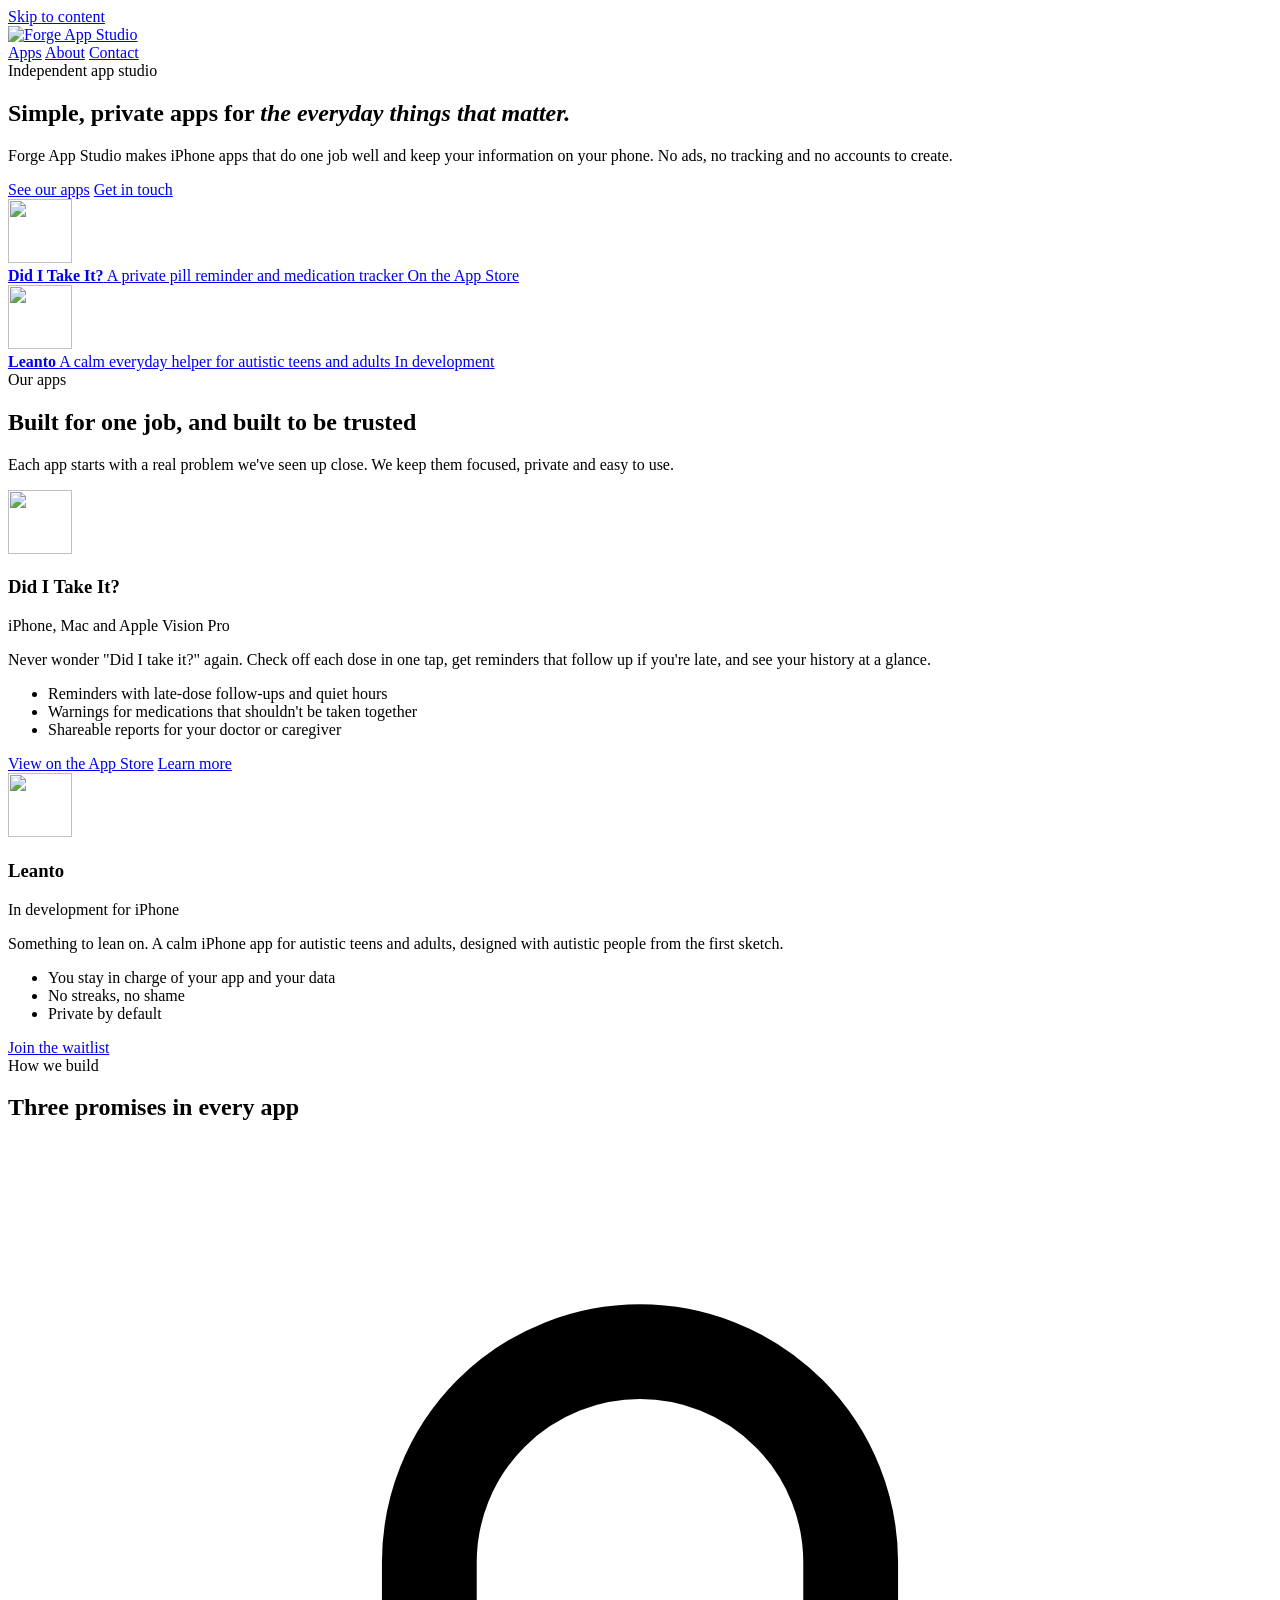
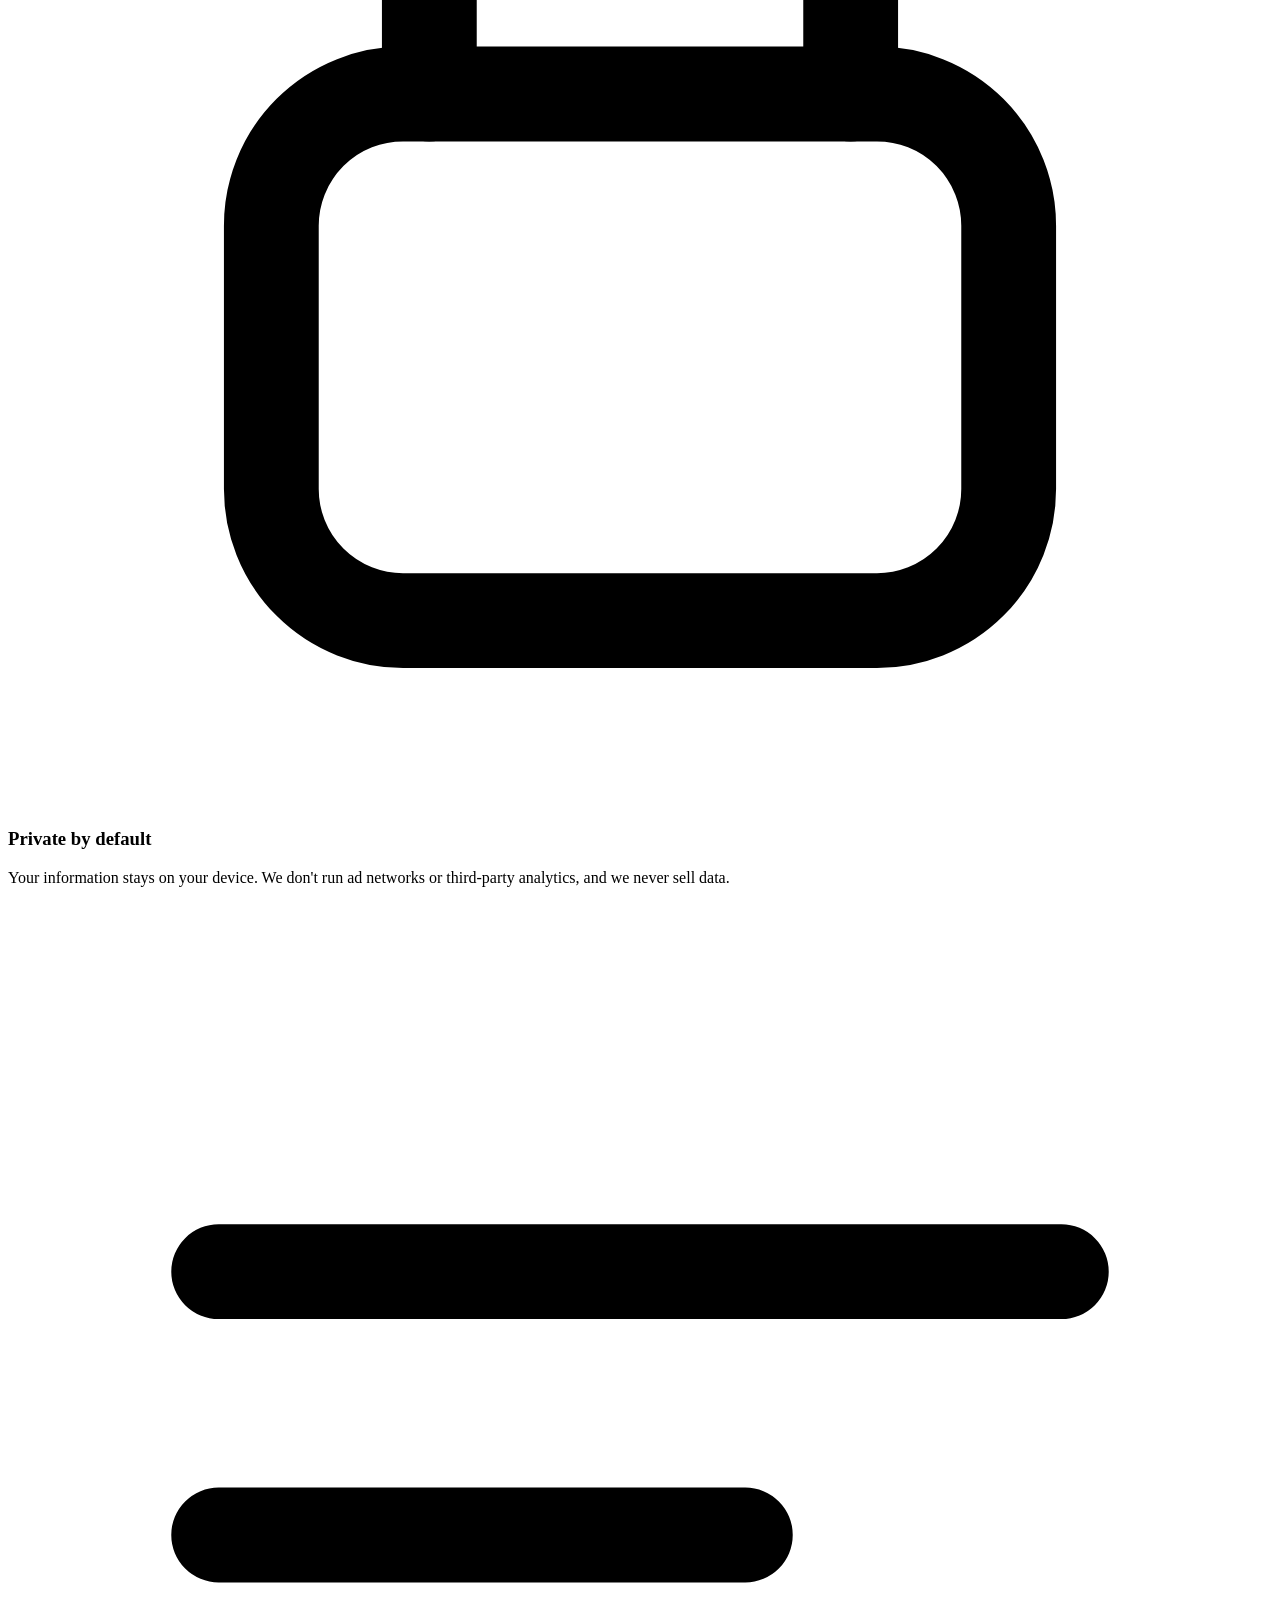
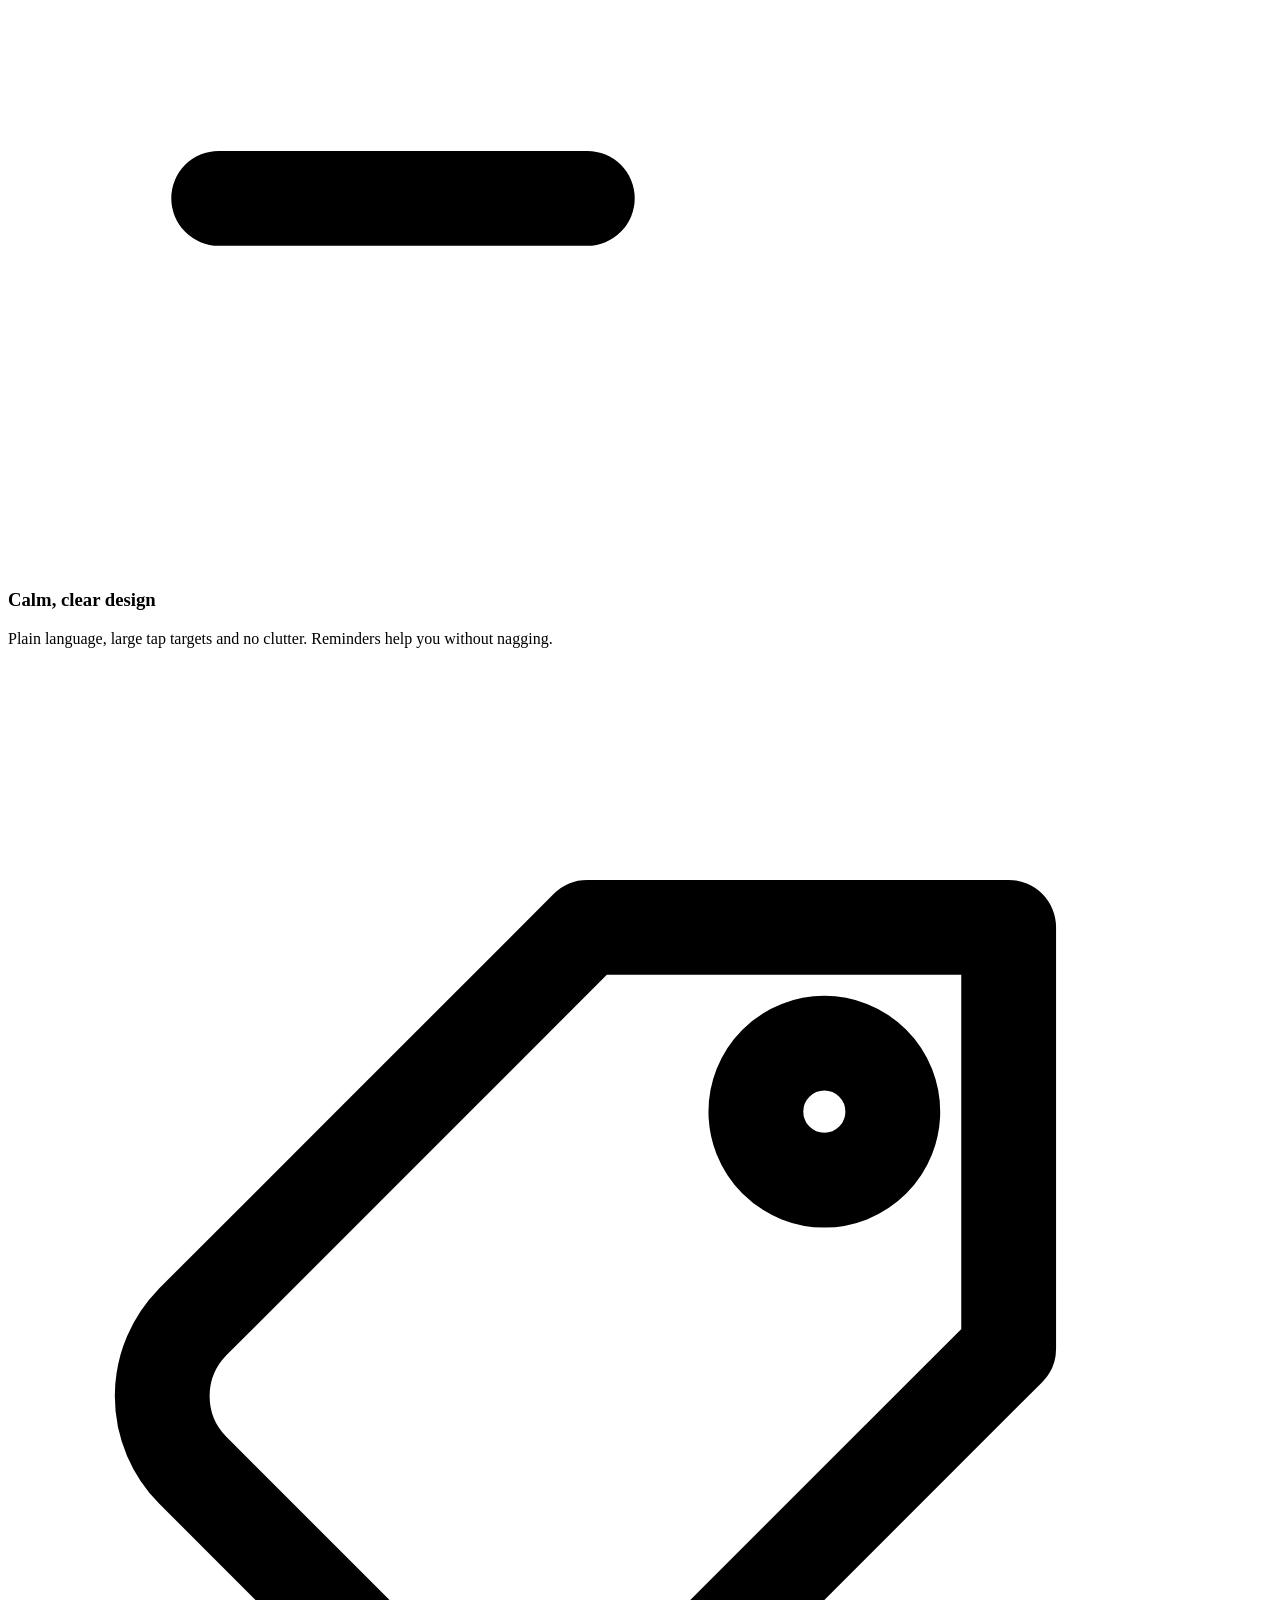
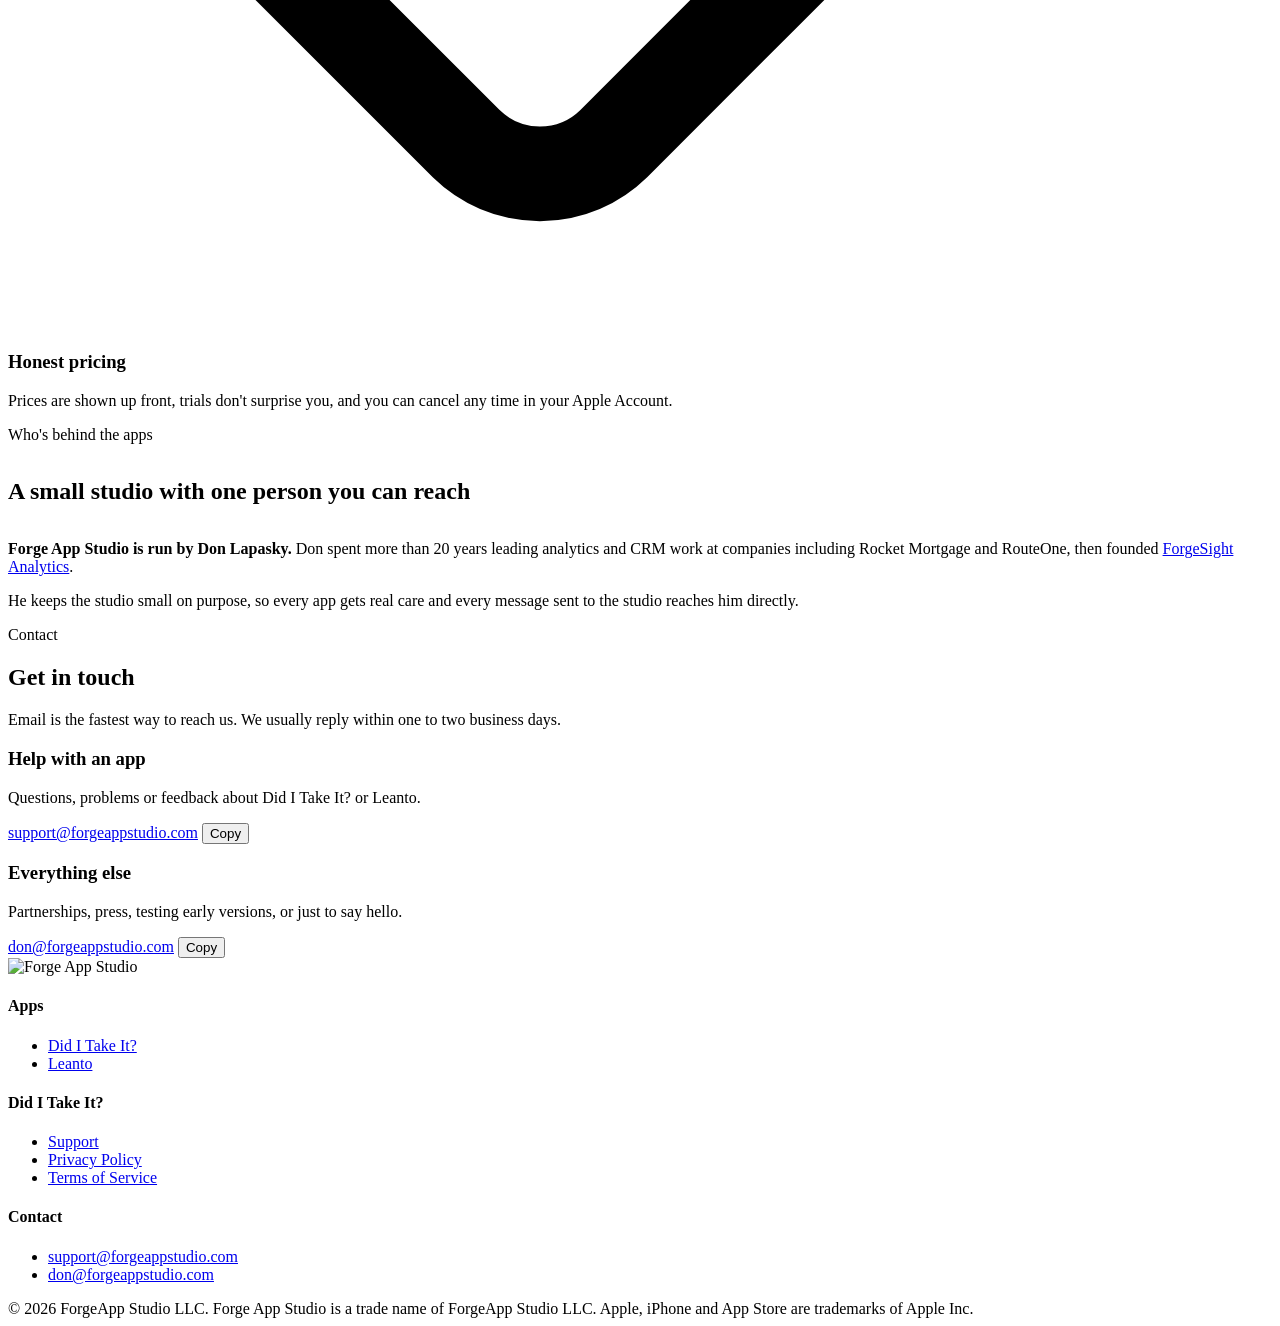
==== index.html @ f5166e5e "Add website pages" ====
<!doctype html>
<html lang="en">
<head>
<meta charset="utf-8">
<meta name="viewport" content="width=device-width, initial-scale=1, viewport-fit=cover">
<title>Forge App Studio</title>
<meta name="description" content="Forge App Studio makes simple, private iPhone apps, including Did I Take It? and Leanto.">
<meta property="og:title" content="Forge App Studio">
<meta property="og:description" content="Simple, private iPhone apps for the everyday things that matter.">
<meta property="og:image" content="https://forgeappstudio.com/assets/og-image.png">
<meta property="og:type" content="website">
<link rel="icon" href="assets/favicon-32.png" sizes="32x32" type="image/png">
<link rel="icon" href="assets/favicon-64.png" sizes="64x64" type="image/png">
<link rel="apple-touch-icon" href="assets/apple-touch-icon.png">
<link rel="preconnect" href="https://fonts.googleapis.com">
<link rel="preconnect" href="https://fonts.gstatic.com" crossorigin>
<link rel="stylesheet" href="https://fonts.googleapis.com/css2?family=Manrope:wght@500;600;700&family=Nunito+Sans:wght@400;600;700&display=swap">
<link rel="stylesheet" href="assets/styles.css">
</head>
<body>
<a class="skip" href="#main">Skip to content</a>

<div class="dark">
  <header class="site-head">
    <div class="wrap">
      <a class="brand" href="index.html" aria-label="Forge App Studio home"><img src="assets/logo-horizontal-on-dark.png" alt="Forge App Studio" width="193" height="64"></a>
      <nav class="nav" aria-label="Main">
        <a class="nav-link" href="#apps">Apps</a>
        <a class="nav-link" href="#about">About</a>
        <a class="btn btn-primary" href="#contact">Contact</a>
      </nav>
    </div>
  </header>

  <section class="hero" aria-labelledby="hero-title">
    <div class="wrap">
      <div class="hero-copy">
        <span class="eyebrow">Independent app studio</span>
        <h1 id="hero-title">Simple, private apps for <em>the everyday things that matter.</em></h1>
        <p class="lede">Forge App Studio makes iPhone apps that do one job well and keep your information on your phone. No ads, no tracking and no accounts to create.</p>
        <div class="cta-row">
          <a class="btn btn-primary" href="#apps">See our apps</a>
          <a class="btn btn-ghost" href="#contact">Get in touch</a>
        </div>
      </div>

      <div class="shelf" aria-label="Our apps">
        <a class="shelf-item" href="did-i-take-it.html">
          <img class="app-glyph" src="assets/did-i-take-it-icon-128.png" srcset="assets/did-i-take-it-icon-256.png 2x" alt="" width="64" height="64">
          <div>
            <strong>Did I Take It?</strong>
            <span class="muted">A private pill reminder and medication tracker</span>
            <span class="status live">On the App Store</span>
          </div>
        </a>
        <a class="shelf-item" href="leanto.html">
          <img class="app-glyph" src="assets/leanto-glyph.svg" alt="" width="64" height="64">
          <div>
            <strong>Leanto</strong>
            <span class="muted">A calm everyday helper for autistic teens and adults</span>
            <span class="status soon">In development</span>
          </div>
        </a>
      </div>
    </div>
  </section>
</div>

<main id="main">
  <section class="section" id="apps" aria-labelledby="apps-title">
    <div class="wrap">
      <div class="section-head">
        <span class="eyebrow">Our apps</span>
        <h2 id="apps-title">Built for one job, and built to be trusted</h2>
        <p>Each app starts with a real problem we've seen up close. We keep them focused, private and easy to use.</p>
      </div>
      <div class="apps">
        <article class="app-card">
          <div class="top">
            <img class="app-glyph" src="assets/did-i-take-it-icon-128.png" srcset="assets/did-i-take-it-icon-256.png 2x" alt="" width="64" height="64">
            <div>
              <h3>Did I Take It?</h3>
              <span class="tag">iPhone, Mac and Apple Vision Pro</span>
            </div>
          </div>
          <p>Never wonder "Did I take it?" again. Check off each dose in one tap, get reminders that follow up if you're late, and see your history at a glance.</p>
          <ul>
            <li>Reminders with late-dose follow-ups and quiet hours</li>
            <li>Warnings for medications that shouldn't be taken together</li>
            <li>Shareable reports for your doctor or caregiver</li>
          </ul>
          <div class="links">
            <a class="btn btn-ink" href="https://apps.apple.com/us/app/did-i-take-it-pill-reminder/id6765749043">View on the App Store</a>
            <a href="did-i-take-it.html">Learn more</a>
          </div>
        </article>

        <article class="app-card">
          <div class="top">
            <img class="app-glyph" src="assets/leanto-glyph.svg" alt="" width="64" height="64">
            <div>
              <h3>Leanto</h3>
              <span class="tag">In development for iPhone</span>
            </div>
          </div>
          <p>Something to lean on. A calm iPhone app for autistic teens and adults, designed with autistic people from the first sketch.</p>
          <ul>
            <li>You stay in charge of your app and your data</li>
            <li>No streaks, no shame</li>
            <li>Private by default</li>
          </ul>
          <div class="links">
            <a class="btn btn-ink" href="leanto.html">Join the waitlist</a>
          </div>
        </article>
      </div>
    </div>
  </section>

  <section class="section mist" aria-labelledby="how-title">
    <div class="wrap">
      <div class="section-head">
        <span class="eyebrow">How we build</span>
        <h2 id="how-title">Three promises in every app</h2>
      </div>
      <div class="principles">
        <div class="principle">
          <span class="icon" aria-hidden="true"><svg viewBox="0 0 24 24" fill="none" stroke="currentColor" stroke-width="1.8" stroke-linecap="round" stroke-linejoin="round"><rect x="5" y="10.5" width="14" height="10" rx="2.5"/><path d="M8 10.5V8a4 4 0 0 1 8 0v2.5"/></svg></span>
          <h3>Private by default</h3>
          <p>Your information stays on your device. We don't run ad networks or third-party analytics, and we never sell data.</p>
        </div>
        <div class="principle">
          <span class="icon" aria-hidden="true"><svg viewBox="0 0 24 24" fill="none" stroke="currentColor" stroke-width="1.8" stroke-linecap="round" stroke-linejoin="round"><path d="M4 7h16M4 12h10M4 17h7"/></svg></span>
          <h3>Calm, clear design</h3>
          <p>Plain language, large tap targets and no clutter. Reminders help you without nagging.</p>
        </div>
        <div class="principle">
          <span class="icon" aria-hidden="true"><svg viewBox="0 0 24 24" fill="none" stroke="currentColor" stroke-width="1.8" stroke-linecap="round" stroke-linejoin="round"><path d="M3.5 12.5 11 5h8v8l-7.5 7.5a2 2 0 0 1-2.8 0l-5.2-5.2a2 2 0 0 1 0-2.8Z"/><circle cx="15.5" cy="8.5" r="1.3"/></svg></span>
          <h3>Honest pricing</h3>
          <p>Prices are shown up front, trials don't surprise you, and you can cancel any time in your Apple Account.</p>
        </div>
      </div>
    </div>
  </section>

  <section class="dark about" id="about" aria-labelledby="about-title">
    <div class="wrap">
      <div style="display:flex;flex-direction:column;gap:14px">
        <span class="eyebrow">Who's behind the apps</span>
        <h2 id="about-title">A small studio with one person you can reach</h2>
      </div>
      <div class="copy">
        <p><strong>Forge App Studio is run by Don Lapasky.</strong> Don spent more than 20 years leading analytics and CRM work at companies including Rocket Mortgage and RouteOne, then founded <a href="https://www.forgesightanalytics.com">ForgeSight Analytics</a>.</p>
        <p>He keeps the studio small on purpose, so every app gets real care and every message sent to the studio reaches him directly.</p>
      </div>
    </div>
  </section>

  <section class="section" id="contact" aria-labelledby="contact-title">
    <div class="wrap">
      <div class="section-head">
        <span class="eyebrow">Contact</span>
        <h2 id="contact-title">Get in touch</h2>
        <p>Email is the fastest way to reach us. We usually reply within one to two business days.</p>
      </div>
      <div class="contact-grid">
        <div class="contact-card">
          <h3>Help with an app</h3>
          <p>Questions, problems or feedback about Did I Take It? or Leanto.</p>
          <div class="email-row">
            <a class="email" id="email-support" href="mailto:support@forgeappstudio.com">support@forgeappstudio.com</a>
            <button class="copy-btn" type="button" data-copy="support@forgeappstudio.com" aria-controls="email-support">Copy</button>
          </div>
        </div>
        <div class="contact-card">
          <h3>Everything else</h3>
          <p>Partnerships, press, testing early versions, or just to say hello.</p>
          <div class="email-row">
            <a class="email" id="email-don" href="mailto:don@forgeappstudio.com">don@forgeappstudio.com</a>
            <button class="copy-btn" type="button" data-copy="don@forgeappstudio.com" aria-controls="email-don">Copy</button>
          </div>
        </div>
      </div>
    </div>
  </section>
</main>

<footer class="dark site-foot">
  <div class="wrap">
    <div><img src="assets/logo-horizontal-on-dark.png" alt="Forge App Studio" width="169" height="56"></div>
    <div>
      <h4>Apps</h4>
      <ul><li><a href="did-i-take-it.html">Did I Take It?</a></li><li><a href="leanto.html">Leanto</a></li></ul>
    </div>
    <div>
      <h4>Did I Take It?</h4>
      <ul><li><a href="did-i-take-it-support.html">Support</a></li><li><a href="did-i-take-it-privacy.html">Privacy Policy</a></li><li><a href="did-i-take-it-terms.html">Terms of Service</a></li></ul>
    </div>
    <div>
      <h4>Contact</h4>
      <ul><li><a href="mailto:support@forgeappstudio.com">support@forgeappstudio.com</a></li><li><a href="mailto:don@forgeappstudio.com">don@forgeappstudio.com</a></li></ul>
    </div>
    <div class="legal">
      <span>&copy; 2026 ForgeApp Studio LLC. Forge App Studio is a trade name of ForgeApp Studio LLC.</span>
      <span>Apple, iPhone and App Store are trademarks of Apple Inc.</span>
    </div>
  </div>
</footer>
<script src="assets/site.js"></script>
</body>
</html>
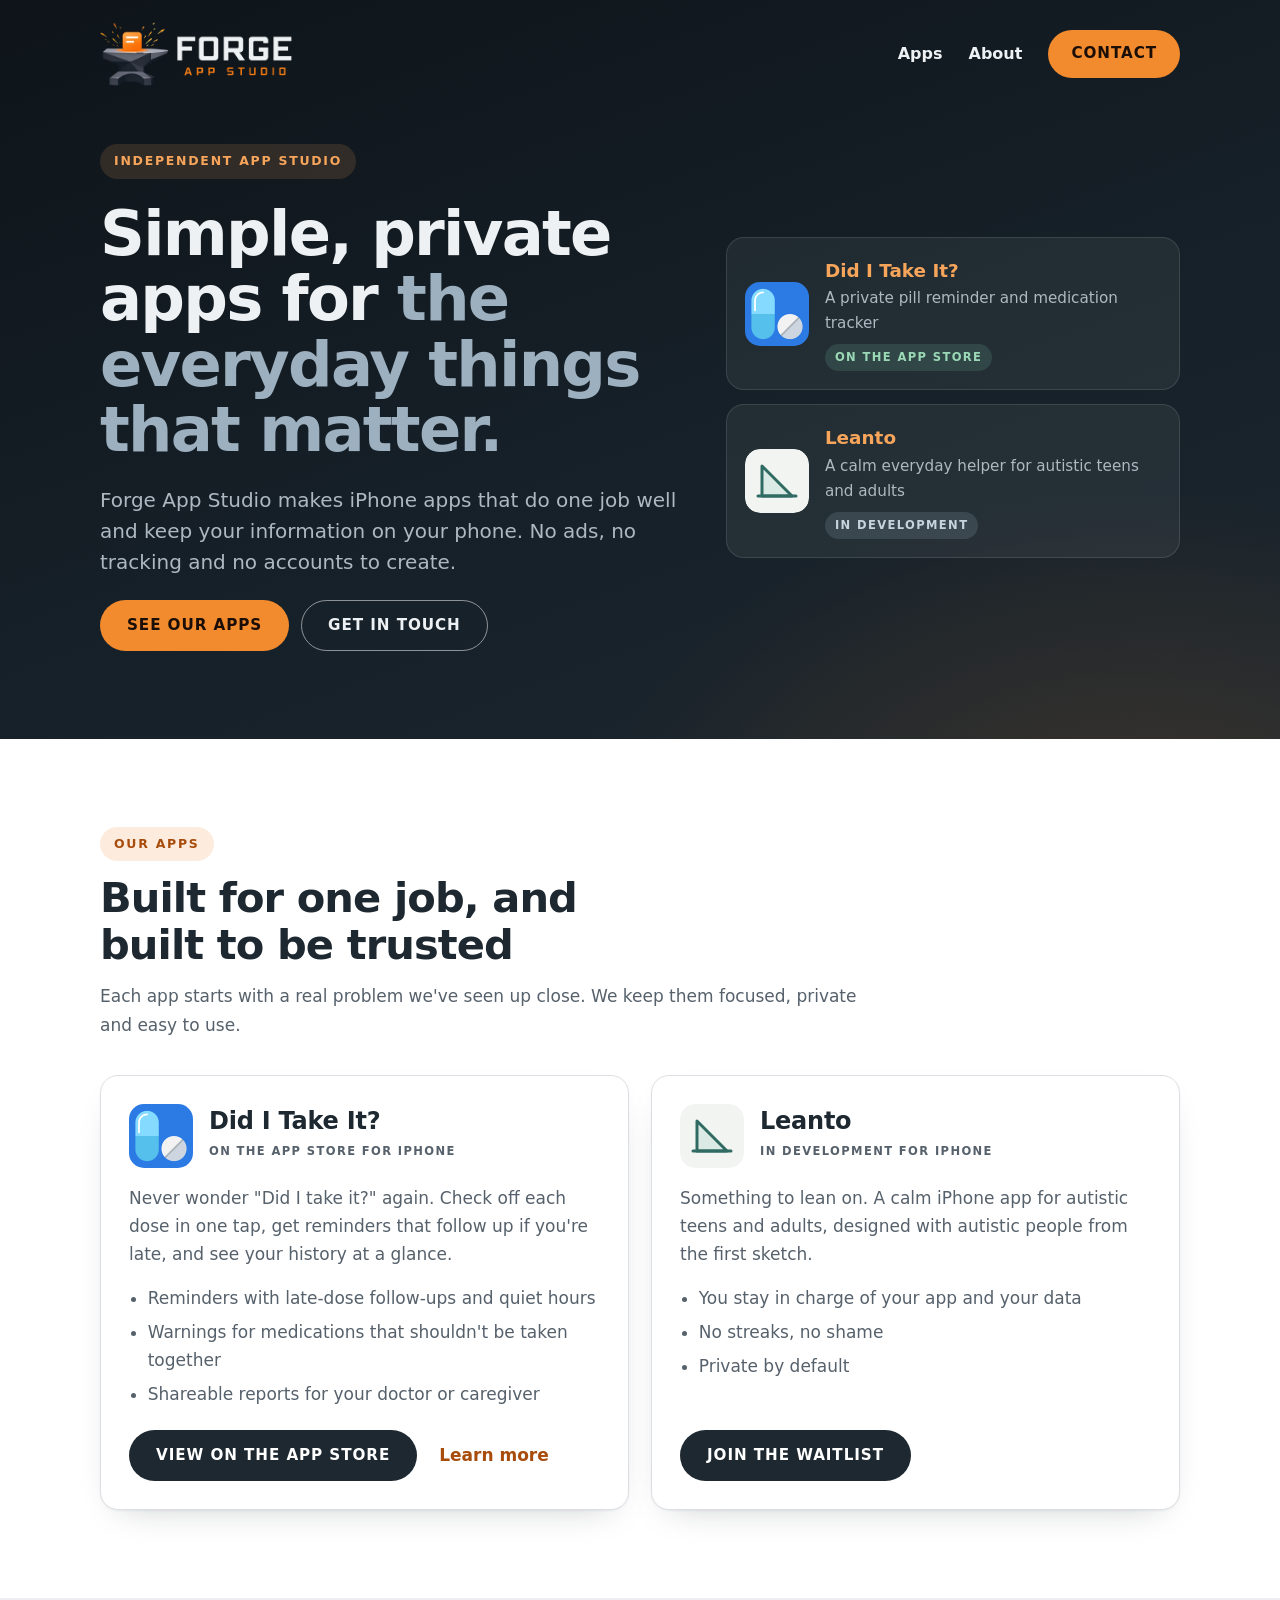
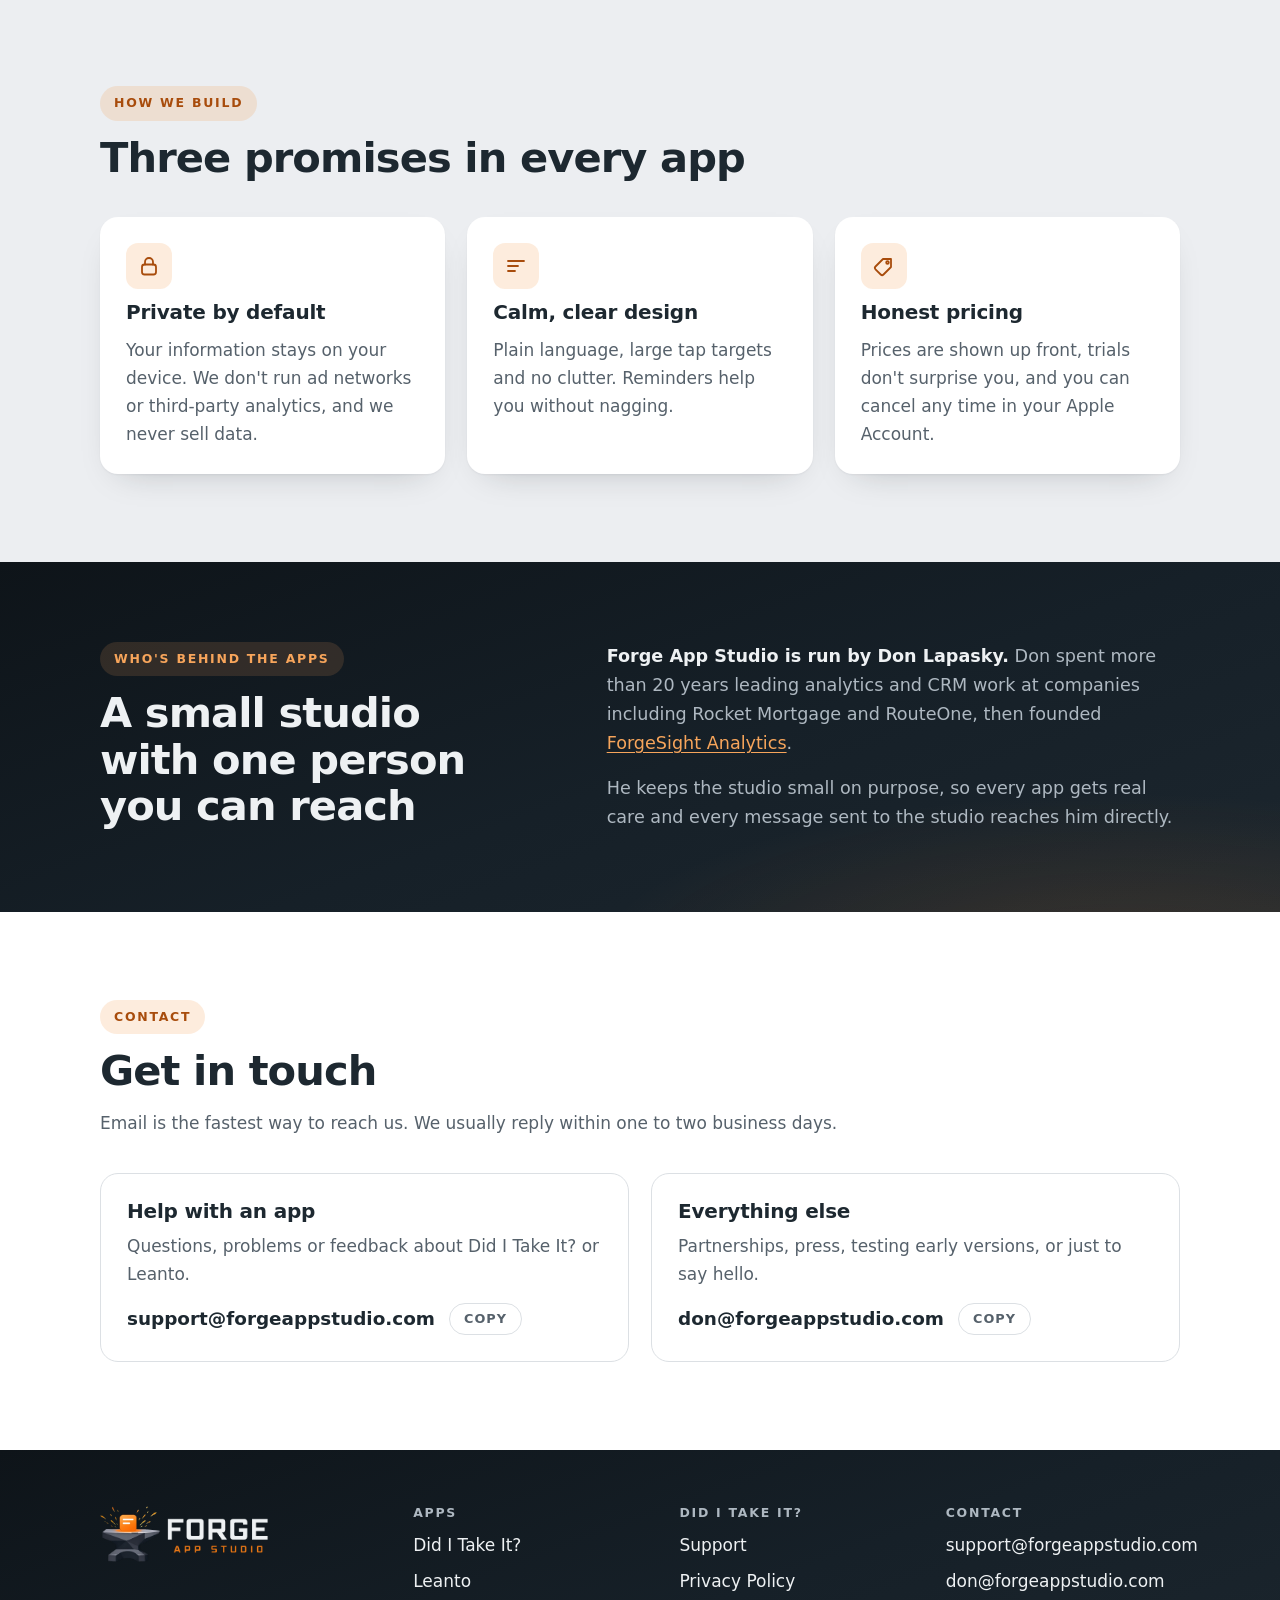
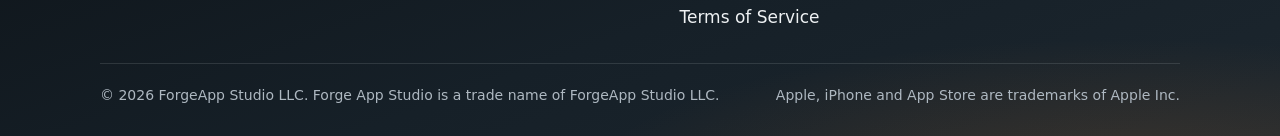
==== commit ff965e03: "Did I Take It?: iPhone only, align pricing card" ====
--- a/index.html
+++ b/index.html
@@ -80,7 +80,7 @@
             <img class="app-glyph" src="assets/did-i-take-it-icon-128.png" srcset="assets/did-i-take-it-icon-256.png 2x" alt="" width="64" height="64">
             <div>
               <h3>Did I Take It?</h3>
-              <span class="tag">iPhone, Mac and Apple Vision Pro</span>
+              <span class="tag">On the App Store for iPhone</span>
             </div>
           </div>
           <p>Never wonder "Did I take it?" again. Check off each dose in one tap, get reminders that follow up if you're late, and see your history at a glance.</p>
--- a/assets/styles.css
+++ b/assets/styles.css
@@ -0,0 +1,372 @@
+/* Forge App Studio
+   Layout: a dark "forge" hero carries the logo and the promise; light bands below hold the apps,
+   the principles, the person behind them, and contact. Ember is the one warm accent. */
+:root {
+  /* the forge: always dark, in both themes */
+  --iron-950: #0E1419;
+  --iron-900: #141B21;
+  --iron-800: #1C262E;
+  --on-dark: #EEF1F3;
+  --on-dark-muted: #AEB8C1;
+  --ember: #F28A2E;
+  --ember-ink: #1A0E06;
+  --ember-light: #F7A55B;
+  --steel: #9DB0BF;
+
+  /* page surfaces (light theme) */
+  --bg: #FFFFFF;
+  --mist: #ECEEF1;
+  --surface: #FFFFFF;
+  --ink: #1D2830;
+  --muted: #56616B;
+  --line: #DCE0E4;
+  --accent-text: #A84C0C;
+  --ember-soft: rgba(242, 138, 46, 0.16);
+  --shadow: 0 1px 2px rgba(20, 27, 33, 0.05), 0 14px 34px -20px rgba(20, 27, 33, 0.28);
+  --focus: #2F6FD0;
+
+  --font-display: "Manrope", "Segoe UI", system-ui, -apple-system, sans-serif;
+  --font-body: "Nunito Sans", "Segoe UI", system-ui, -apple-system, sans-serif;
+  --step--1: 0.875rem;
+  --step-0: 1.0625rem;
+  --step-1: 1.25rem;
+  --step-2: clamp(1.75rem, 1.3rem + 1.8vw, 2.6rem);
+  --step-3: clamp(2.3rem, 1.5rem + 3.4vw, 3.9rem);
+  --radius: 18px;
+  --wrap: 1120px;
+}
+@media (prefers-color-scheme: dark) {
+  :root:not([data-theme="light"]) {
+    --bg: #0F1519; --mist: #141C22; --surface: #182129; --ink: #E7ECEF; --muted: #A3AEB7;
+    --line: #2A353E; --accent-text: #F7A55B; --ember-soft: rgba(247, 165, 91, 0.14);
+    --shadow: 0 1px 2px rgba(0, 0, 0, 0.3); --focus: #8DB8FF; color-scheme: dark;
+  }
+}
+:root[data-theme="dark"] {
+  --bg: #0F1519; --mist: #141C22; --surface: #182129; --ink: #E7ECEF; --muted: #A3AEB7;
+  --line: #2A353E; --accent-text: #F7A55B; --ember-soft: rgba(247, 165, 91, 0.14);
+  --shadow: 0 1px 2px rgba(0, 0, 0, 0.3); --focus: #8DB8FF; color-scheme: dark;
+}
+
+* { box-sizing: border-box; }
+html { scroll-behavior: smooth; }
+body {
+  margin: 0;
+  background: var(--bg);
+  color: var(--ink);
+  font-family: var(--font-body);
+  font-size: var(--step-0);
+  line-height: 1.65;
+  -webkit-font-smoothing: antialiased;
+}
+img { max-width: 100%; height: auto; }
+a { color: var(--accent-text); text-underline-offset: 3px; }
+:focus-visible { outline: 3px solid var(--focus); outline-offset: 3px; border-radius: 6px; }
+.skip { position: absolute; left: -9999px; top: 0; }
+.skip:focus { left: 16px; top: 16px; z-index: 50; background: var(--surface); color: var(--ink); padding: 10px 14px; border-radius: 10px; }
+
+.wrap {
+  width: 100%;
+  max-width: var(--wrap);
+  margin-inline: auto;
+  padding-left: max(20px, env(safe-area-inset-left, 0px));
+  padding-right: max(20px, env(safe-area-inset-right, 0px));
+}
+
+h1, h2, h3 { font-family: var(--font-display); line-height: 1.12; margin: 0; text-wrap: balance; }
+h1 { font-size: var(--step-3); font-weight: 600; letter-spacing: -0.028em; line-height: 1.05; }
+h2 { font-size: var(--step-2); font-weight: 600; letter-spacing: -0.022em; }
+h3 { font-size: var(--step-1); font-weight: 700; letter-spacing: -0.01em; }
+p { margin: 0; }
+.prose-width { max-width: 62ch; }
+
+/* eyebrow pill: a short label that says what a section is */
+.eyebrow {
+  display: inline-flex; align-self: flex-start; align-items: center; gap: 8px;
+  font-family: var(--font-display); font-weight: 700; font-size: 0.78rem;
+  letter-spacing: 0.14em; text-transform: uppercase;
+  padding: 7px 14px; border-radius: 999px;
+  background: var(--ember-soft); color: var(--accent-text);
+}
+.dark .eyebrow { background: rgba(247, 165, 91, 0.14); color: var(--ember-light); }
+
+/* buttons */
+.btn {
+  display: inline-flex; align-items: center; justify-content: center; gap: 10px;
+  min-height: 50px; padding: 12px 26px; border-radius: 999px;
+  font-family: var(--font-display); font-weight: 700; font-size: 0.95rem;
+  letter-spacing: 0.06em; text-transform: uppercase; text-decoration: none;
+  border: 1.5px solid transparent; cursor: pointer;
+}
+.btn-primary { background: var(--ember); color: var(--ember-ink); }
+.btn-primary:hover { background: var(--ember-light); }
+.btn-ghost { border-color: rgba(238, 241, 243, 0.55); color: var(--on-dark); }
+.btn-ghost:hover { border-color: var(--on-dark); }
+.btn-ink { background: var(--ink); color: var(--bg); }
+.btn-ink:hover { opacity: 0.9; }
+.btn svg { width: 18px; height: 18px; flex: none; }
+
+/* ---------- dark forge band (hero, page heads, about band) ---------- */
+.dark {
+  background:
+    radial-gradient(ellipse 60% 70% at 88% 115%, rgba(242, 138, 46, 0.15), transparent 70%),
+    linear-gradient(160deg, var(--iron-950) 0%, #162028 55%, var(--iron-800) 100%);
+  color: var(--on-dark);
+}
+.dark a:not(.btn) { color: var(--ember-light); }
+.dark .muted { color: var(--on-dark-muted); }
+
+.site-head .wrap {
+  display: flex; align-items: center; justify-content: space-between; gap: 16px 28px;
+  flex-wrap: wrap; padding-block: 22px;
+}
+.brand { display: inline-flex; flex: none; }
+.brand img { height: 64px; width: auto; display: block; }
+.nav { display: flex; align-items: center; flex-wrap: wrap; gap: 6px 26px; }
+.nav a:not(.btn) { color: var(--on-dark); text-decoration: none; font-family: var(--font-display); font-weight: 600; font-size: 1rem; }
+.nav a:not(.btn):hover { color: var(--ember-light); }
+.nav .btn { min-height: 46px; padding: 10px 22px; }
+@media (max-width: 680px) {
+  .nav a.nav-link { display: none; }
+  .brand img { height: 52px; }
+}
+
+.hero .wrap {
+  display: grid; grid-template-columns: minmax(0, 1.12fr) minmax(0, 0.88fr);
+  gap: 48px; align-items: center; padding-block: 36px 88px;
+}
+.hero-copy { display: flex; flex-direction: column; gap: 22px; min-width: 0; }
+.hero h1 em { font-style: normal; color: var(--steel); }
+.lede { font-size: var(--step-1); line-height: 1.55; color: var(--on-dark-muted); max-width: 54ch; }
+.cta-row { display: flex; flex-wrap: wrap; gap: 12px; }
+
+/* the "shelf" of apps in the hero */
+.shelf { display: flex; flex-direction: column; gap: 14px; min-width: 0; }
+.shelf-item {
+  display: grid; grid-template-columns: 64px minmax(0, 1fr); gap: 16px; align-items: center;
+  padding: 18px; border-radius: var(--radius);
+  background: rgba(238, 241, 243, 0.06); border: 1px solid rgba(238, 241, 243, 0.12);
+  color: var(--on-dark); text-decoration: none;
+}
+a.shelf-item:hover { background: rgba(238, 241, 243, 0.1); }
+.shelf-item strong { display: block; font-family: var(--font-display); font-size: 1.15rem; }
+.shelf-item span.muted { display: block; font-size: 0.95rem; }
+.status {
+  display: inline-block; margin-top: 8px; font-family: var(--font-display); font-weight: 700;
+  font-size: 0.72rem; letter-spacing: 0.12em; text-transform: uppercase;
+  padding: 4px 10px; border-radius: 999px;
+}
+.status.live { background: rgba(126, 200, 160, 0.16); color: #9BD9B6; }
+.status.soon { background: rgba(157, 176, 191, 0.18); color: #C7D3DD; }
+.app-glyph { width: 64px; height: 64px; border-radius: 15px; display: block; }
+.page-icon { width: 72px; height: 72px; border-radius: 17px; display: block; box-shadow: 0 6px 18px -8px rgba(0,0,0,0.5); }
+
+/* ---------- light sections ---------- */
+.section { padding-block: 88px; }
+.section.mist { background: var(--mist); }
+.section-head { display: flex; flex-direction: column; gap: 14px; margin-bottom: 36px; max-width: 70ch; }
+.section-head p { color: var(--muted); }
+
+.apps { display: grid; grid-template-columns: repeat(2, minmax(0, 1fr)); gap: 22px; }
+.app-card {
+  display: flex; flex-direction: column; gap: 16px; min-width: 0;
+  background: var(--surface); border: 1px solid var(--line); border-radius: var(--radius);
+  padding: 28px; box-shadow: var(--shadow);
+}
+.app-card .top { display: flex; align-items: center; gap: 16px; }
+.app-card h3 { font-size: 1.5rem; }
+.app-card p { color: var(--muted); }
+.app-card ul { margin: 0; padding-left: 1.1em; color: var(--muted); display: grid; gap: 6px; }
+.app-card .links { margin-top: auto; display: flex; flex-wrap: wrap; gap: 10px 22px; align-items: center; padding-top: 6px; }
+.app-card .links a:not(.btn) { font-family: var(--font-display); font-weight: 700; text-decoration: none; }
+.app-card .links a:not(.btn):hover { text-decoration: underline; }
+.tag {
+  font-family: var(--font-display); font-weight: 700; font-size: 0.72rem; letter-spacing: 0.12em;
+  text-transform: uppercase; color: var(--muted);
+}
+
+.principles { display: grid; grid-template-columns: repeat(3, minmax(0, 1fr)); gap: 22px; }
+.principle {
+  background: var(--surface); border-radius: var(--radius); padding: 26px;
+  display: flex; flex-direction: column; gap: 12px; box-shadow: var(--shadow);
+}
+.principle .icon {
+  width: 46px; height: 46px; border-radius: 12px; display: grid; place-items: center;
+  background: var(--ember-soft); color: var(--accent-text);
+}
+.principle .icon svg { width: 24px; height: 24px; }
+.principle p { color: var(--muted); }
+
+.about .wrap { display: grid; grid-template-columns: minmax(0, 1fr) minmax(0, 1.25fr); gap: 48px; align-items: start; padding-block: 80px; }
+.about p + p { margin-top: 16px; }
+.about .copy { color: var(--on-dark-muted); font-size: 1.1rem; }
+.about .copy strong { color: var(--on-dark); font-weight: 700; }
+
+.contact-grid { display: grid; grid-template-columns: repeat(2, minmax(0, 1fr)); gap: 22px; }
+.contact-card {
+  background: var(--surface); border: 1px solid var(--line); border-radius: var(--radius);
+  padding: 26px; display: flex; flex-direction: column; gap: 10px; min-width: 0;
+}
+.contact-card p { color: var(--muted); }
+.email-row { display: flex; flex-wrap: wrap; align-items: center; gap: 10px 14px; margin-top: 4px; }
+.email {
+  font-family: var(--font-display); font-weight: 700; font-size: 1.15rem; color: var(--ink);
+  text-decoration: none; overflow-wrap: anywhere;
+}
+.email:hover { color: var(--accent-text); }
+.copy-btn {
+  font: 700 0.8rem/1 var(--font-display); letter-spacing: 0.08em; text-transform: uppercase;
+  padding: 9px 14px; border-radius: 999px; border: 1.5px solid var(--line);
+  background: transparent; color: var(--muted); cursor: pointer;
+}
+.copy-btn:hover { color: var(--ink); border-color: var(--muted); }
+
+/* ---------- footer ---------- */
+.site-foot .wrap { display: grid; grid-template-columns: minmax(0, 1.2fr) repeat(3, minmax(0, 1fr)); gap: 32px; padding-block: 56px 28px; }
+.site-foot img { height: 56px; width: auto; }
+.site-foot h4 { margin: 0 0 10px; font: 700 0.78rem/1.2 var(--font-display); letter-spacing: 0.14em; text-transform: uppercase; color: var(--on-dark-muted); }
+.site-foot ul { list-style: none; margin: 0; padding: 0; display: grid; gap: 8px; }
+.site-foot a:not(.btn) { color: var(--on-dark); text-decoration: none; }
+.site-foot a:not(.btn):hover { color: var(--ember-light); }
+.site-foot .legal {
+  grid-column: 1 / -1; border-top: 1px solid rgba(238, 241, 243, 0.12); padding-top: 20px;
+  font-size: var(--step--1); color: var(--on-dark-muted);
+  display: flex; flex-wrap: wrap; justify-content: space-between; gap: 8px 24px;
+}
+
+/* ---------- inner pages ---------- */
+.page-head .wrap { padding-block: 24px 64px; display: flex; flex-direction: column; gap: 16px; }
+.page-head h1 { font-size: clamp(2rem, 1.4rem + 2.6vw, 3.2rem); }
+.crumbs { font-size: var(--step--1); color: var(--on-dark-muted); }
+.crumbs a { color: var(--on-dark-muted) !important; }
+
+.features { display: grid; grid-template-columns: repeat(2, minmax(0, 1fr)); gap: 22px; }
+.feature { background: var(--surface); border: 1px solid var(--line); border-radius: var(--radius); padding: 26px; display: flex; flex-direction: column; gap: 10px; min-width: 0; }
+.feature ul { margin: 0; padding-left: 1.1em; color: var(--muted); display: grid; gap: 6px; }
+
+.split { display: grid; grid-template-columns: minmax(0, 1fr) minmax(0, 1fr); gap: 48px; align-items: start; }
+.facts { display: grid; gap: 14px; margin: 0; padding: 0; list-style: none; }
+.facts li { display: grid; grid-template-columns: 26px minmax(0, 1fr); gap: 12px; }
+.facts svg { width: 22px; height: 22px; margin-top: 3px; color: var(--accent-text); }
+.price {
+  background: var(--surface); border: 1px solid var(--line); border-radius: var(--radius);
+  padding: 28px; display: flex; flex-direction: column; gap: 12px;
+}
+.price .amount { font-family: var(--font-display); font-weight: 700; font-size: 2.4rem; letter-spacing: -0.02em; line-height: 1; }
+.price .amount small { font-size: 1rem; font-weight: 600; color: var(--muted); letter-spacing: 0; }
+.note { font-size: var(--step--1); color: var(--muted); }
+.callout {
+  border-radius: var(--radius); padding: 22px 24px; background: var(--mist);
+  color: var(--ink); display: grid; gap: 6px;
+}
+
+/* legal documents */
+.doc { padding-block: 64px 88px; }
+.doc .wrap { max-width: 820px; }
+.doc h2 { font-size: 1.5rem; margin: 40px 0 12px; }
+.doc h3 { font-size: 1.15rem; margin: 26px 0 8px; }
+.doc p, .doc ul { margin: 0 0 14px; }
+.doc ul { padding-left: 1.2em; display: grid; gap: 6px; }
+.doc .caps { text-transform: none; font-weight: 600; }
+.doc .updated { color: var(--muted); font-size: var(--step--1); margin-bottom: 24px; }
+.doc .fill { background: var(--ember-soft); color: var(--accent-text); padding: 0 4px; border-radius: 4px; font-weight: 700; }
+
+.faq { display: grid; gap: 12px; }
+.faq details { background: var(--surface); border: 1px solid var(--line); border-radius: 14px; padding: 0 22px; }
+.faq summary { cursor: pointer; padding: 18px 0; font-family: var(--font-display); font-weight: 700; font-size: 1.05rem; list-style: none; display: flex; justify-content: space-between; gap: 16px; }
+.faq summary::-webkit-details-marker { display: none; }
+.faq summary::after { content: "+"; color: var(--accent-text); font-size: 1.4rem; line-height: 1; }
+.faq details[open] summary::after { content: "\2212"; }
+.faq details > div { padding-bottom: 18px; color: var(--muted); display: grid; gap: 10px; }
+
+/* waitlist form */
+.form { background: var(--surface); border: 1px solid var(--line); border-radius: var(--radius); padding: 28px; display: flex; flex-direction: column; gap: 18px; }
+.field { display: flex; flex-direction: column; gap: 6px; }
+.form label, .form legend { font-weight: 700; }
+.form .hint { font-weight: 400; color: var(--muted); font-size: var(--step--1); }
+.form input[type="email"] { font: inherit; color: var(--ink); background: var(--bg); border: 1.5px solid var(--line); border-radius: 12px; padding: 12px 14px; width: 100%; }
+.form fieldset { border: 0; margin: 0; padding: 0; display: flex; flex-direction: column; gap: 8px; }
+.options { display: flex; flex-wrap: wrap; gap: 8px; }
+.option { position: relative; font-weight: 400 !important; }
+.option input { position: absolute; opacity: 0; width: 1px; height: 1px; }
+.option span { display: inline-block; padding: 9px 14px; border: 1.5px solid var(--line); border-radius: 12px; background: var(--bg); cursor: pointer; font-size: var(--step--1); }
+.option input:checked + span { border-color: var(--accent-text); background: var(--ember-soft); font-weight: 700; }
+.option input:focus-visible + span { outline: 3px solid var(--focus); outline-offset: 2px; }
+.check { display: grid; grid-template-columns: 22px minmax(0, 1fr); gap: 10px; font-weight: 400 !important; }
+.check input { width: 20px; height: 20px; margin-top: 3px; accent-color: var(--accent-text); }
+.status-msg { padding: 14px 16px; border-radius: 12px; background: var(--ember-soft); }
+
+@media (max-width: 900px) {
+  .hero .wrap, .about .wrap, .split { grid-template-columns: minmax(0, 1fr); gap: 36px; }
+  .principles { grid-template-columns: minmax(0, 1fr); }
+  .site-foot .wrap { grid-template-columns: repeat(2, minmax(0, 1fr)); }
+}
+@media (max-width: 720px) {
+  .apps, .contact-grid, .features { grid-template-columns: minmax(0, 1fr); }
+  .section { padding-block: 60px; }
+  .hero .wrap { padding-block: 24px 64px; }
+}
+@media (max-width: 480px) {
+  .site-foot .wrap { grid-template-columns: minmax(0, 1fr); }
+}
+@media (prefers-reduced-motion: reduce) { html { scroll-behavior: auto; } * { transition: none !important; } }
+
+/* ================= App themes =================
+   The studio frame (fonts, layout, footer) stays the same; each app's pages take that app's colors.
+   Did I Take It?: the app's slate-blue header (#3D5A80 / #2C4A6E) and primary blue (#2C7BE5).
+   Leanto: the calm green-gray ground (#F2F4F1) and teal (#2F6B63) from the Leanto designs. */
+
+.theme-diti {
+  --bg: #FFFFFF; --mist: #EEF3FB; --surface: #FFFFFF; --ink: #1A1A2E; --muted: #5C6573; --line: #E0E7F2;
+  --accent-text: #1F62C2; --ember-soft: rgba(44, 123, 229, 0.12);
+  --app-btn: #2466C8; --app-btn-ink: #FFFFFF;
+}
+@media (prefers-color-scheme: dark) {
+  :root:not([data-theme="light"]) .theme-diti {
+    --bg: #0F1620; --mist: #131D2A; --surface: #172231; --ink: #E6ECF5; --muted: #A5B3C6; --line: #26354A;
+    --accent-text: #8DB6F2; --ember-soft: rgba(141, 182, 242, 0.14); --app-btn: #8DB6F2; --app-btn-ink: #0F1620;
+  }
+}
+:root[data-theme="dark"] .theme-diti {
+  --bg: #0F1620; --mist: #131D2A; --surface: #172231; --ink: #E6ECF5; --muted: #A5B3C6; --line: #26354A;
+  --accent-text: #8DB6F2; --ember-soft: rgba(141, 182, 242, 0.14); --app-btn: #8DB6F2; --app-btn-ink: #0F1620;
+}
+.theme-diti .dark:not(.site-foot) {
+  background:
+    radial-gradient(ellipse 55% 80% at 92% 0%, rgba(91, 130, 184, 0.55), transparent 70%),
+    linear-gradient(160deg, #22405F 0%, #2C4A6E 45%, #3D5A80 100%);
+  --on-dark-muted: #D7E3F3;
+}
+.theme-diti .dark:not(.site-foot) .eyebrow { background: rgba(184, 212, 232, 0.18); color: #E3EDF8; }
+.theme-diti .dark:not(.site-foot) h1 em { color: #B8D4E8 !important; }
+.theme-diti .dark:not(.site-foot) a:not(.btn) { color: #E3EDF8; }
+.theme-diti .dark:not(.site-foot) .nav a:not(.btn):hover { color: #B8D4E8; }
+.theme-diti .dark:not(.site-foot) .btn-primary { background: #FFFFFF; color: #2C4A6E; }
+.theme-diti .dark:not(.site-foot) .btn-primary:hover { background: #EBF2FF; }
+.theme-diti .btn-ink { background: var(--app-btn); color: var(--app-btn-ink); }
+
+.theme-leanto {
+  --bg: #F2F4F1; --mist: #E7EDE9; --surface: #FFFFFF; --ink: #1F2B29; --muted: #55625F; --line: #D5DCD8;
+  --accent-text: #2F6B63; --ember-soft: #E1ECE8;
+  --app-btn: #2F6B63; --app-btn-ink: #FFFFFF; --calm-head: #E4ECE8;
+}
+@media (prefers-color-scheme: dark) {
+  :root:not([data-theme="light"]) .theme-leanto {
+    --bg: #131A19; --mist: #172120; --surface: #1B2422; --ink: #E6ECE9; --muted: #A3B1AD; --line: #2C3835;
+    --accent-text: #7FBDB2; --ember-soft: #1F3330; --app-btn: #7FBDB2; --app-btn-ink: #0F1716; --calm-head: #18211F;
+  }
+}
+:root[data-theme="dark"] .theme-leanto {
+  --bg: #131A19; --mist: #172120; --surface: #1B2422; --ink: #E6ECE9; --muted: #A3B1AD; --line: #2C3835;
+  --accent-text: #7FBDB2; --ember-soft: #1F3330; --app-btn: #7FBDB2; --app-btn-ink: #0F1716; --calm-head: #18211F;
+}
+.theme-leanto .btn-ink { background: var(--app-btn); color: var(--app-btn-ink); }
+.calm { background: var(--calm-head); color: var(--ink); }
+.calm .nav a:not(.btn) { color: var(--ink); }
+.calm .nav a:not(.btn):hover { color: var(--accent-text); }
+.calm .btn-primary { background: var(--app-btn); color: var(--app-btn-ink); }
+.calm .btn-primary:hover { opacity: 0.9; background: var(--app-btn); }
+.calm .crumbs, .calm .crumbs a { color: var(--muted) !important; }
+.calm h1 em { color: var(--accent-text) !important; }
+.calm .lede { color: var(--muted); }
+.calm .eyebrow { background: var(--surface); color: var(--accent-text); }
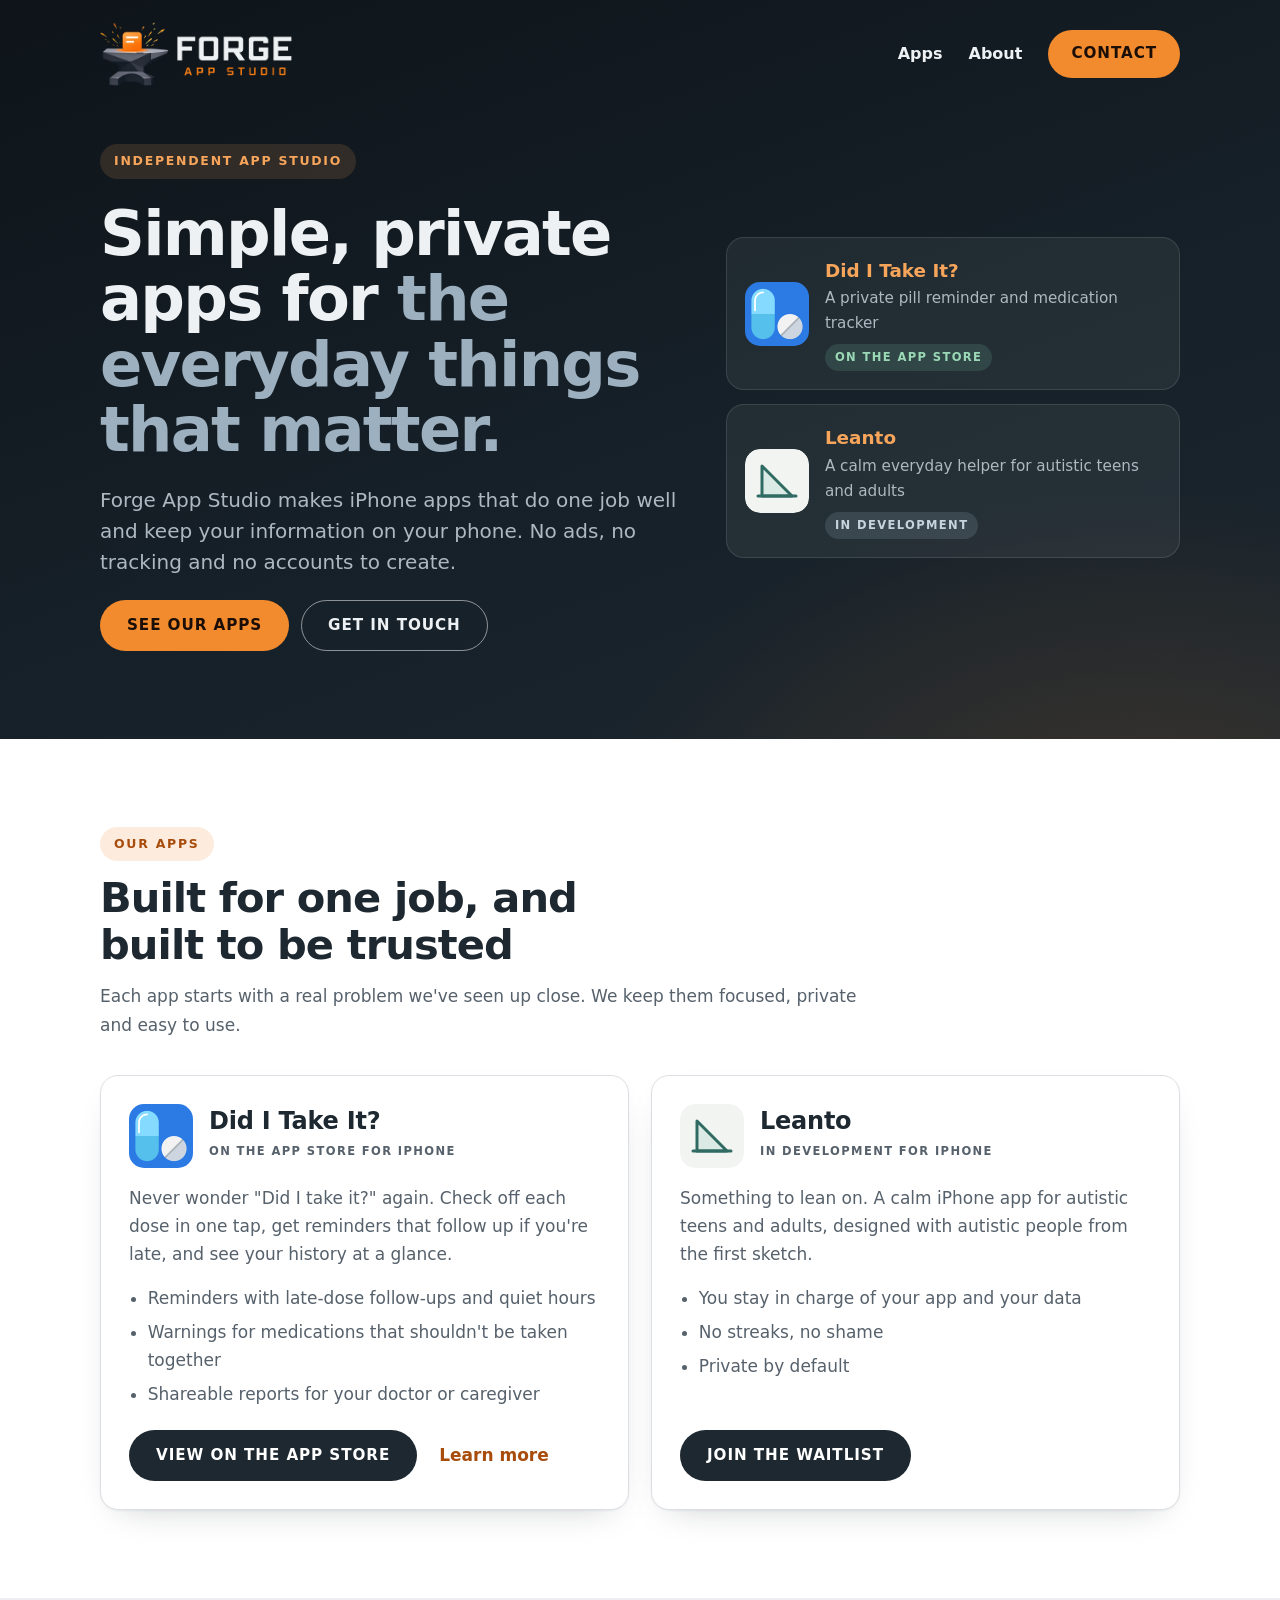
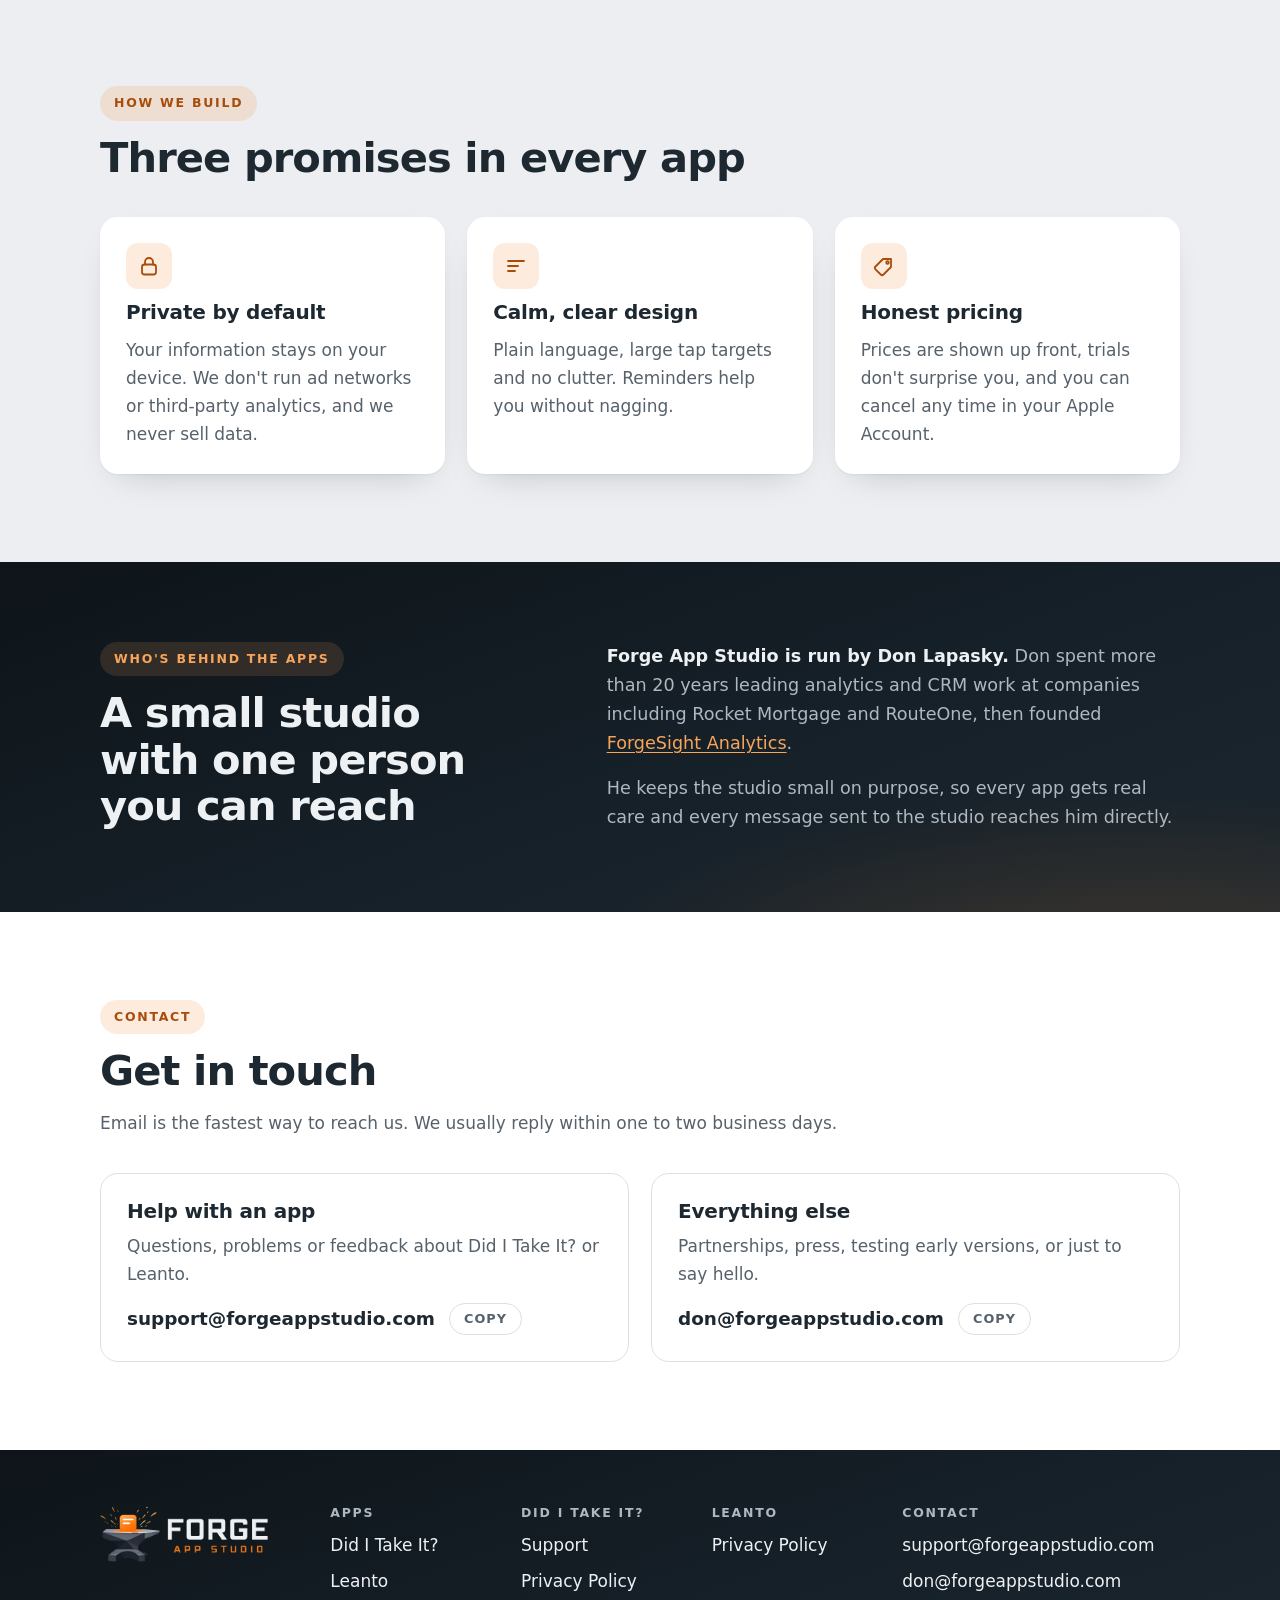
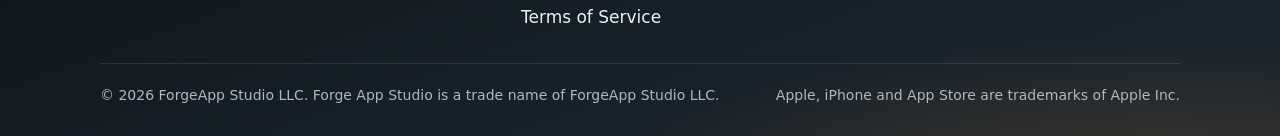
==== commit c1708a3a: "Add the Leanto privacy policy and a Leanto column in the footer Link the policy from the Leanto wait" ====
--- a/index.html
+++ b/index.html
@@ -197,6 +197,10 @@
       <ul><li><a href="did-i-take-it-support.html">Support</a></li><li><a href="did-i-take-it-privacy.html">Privacy Policy</a></li><li><a href="did-i-take-it-terms.html">Terms of Service</a></li></ul>
     </div>
     <div>
+      <h4>Leanto</h4>
+      <ul><li><a href="leanto-privacy.html">Privacy Policy</a></li></ul>
+    </div>
+    <div>
       <h4>Contact</h4>
       <ul><li><a href="mailto:support@forgeappstudio.com">support@forgeappstudio.com</a></li><li><a href="mailto:don@forgeappstudio.com">don@forgeappstudio.com</a></li></ul>
     </div>
--- a/assets/styles.css
+++ b/assets/styles.css
@@ -222,7 +222,7 @@
 .copy-btn:hover { color: var(--ink); border-color: var(--muted); }
 
 /* ---------- footer ---------- */
-.site-foot .wrap { display: grid; grid-template-columns: minmax(0, 1.2fr) repeat(3, minmax(0, 1fr)); gap: 32px; padding-block: 56px 28px; }
+.site-foot .wrap { display: grid; grid-template-columns: minmax(0, 1fr) repeat(3, minmax(0, 0.8fr)) minmax(0, 1.4fr); gap: 32px; padding-block: 56px 28px; }
 .site-foot img { height: 56px; width: auto; }
 .site-foot h4 { margin: 0 0 10px; font: 700 0.78rem/1.2 var(--font-display); letter-spacing: 0.14em; text-transform: uppercase; color: var(--on-dark-muted); }
 .site-foot ul { list-style: none; margin: 0; padding: 0; display: grid; gap: 8px; }
